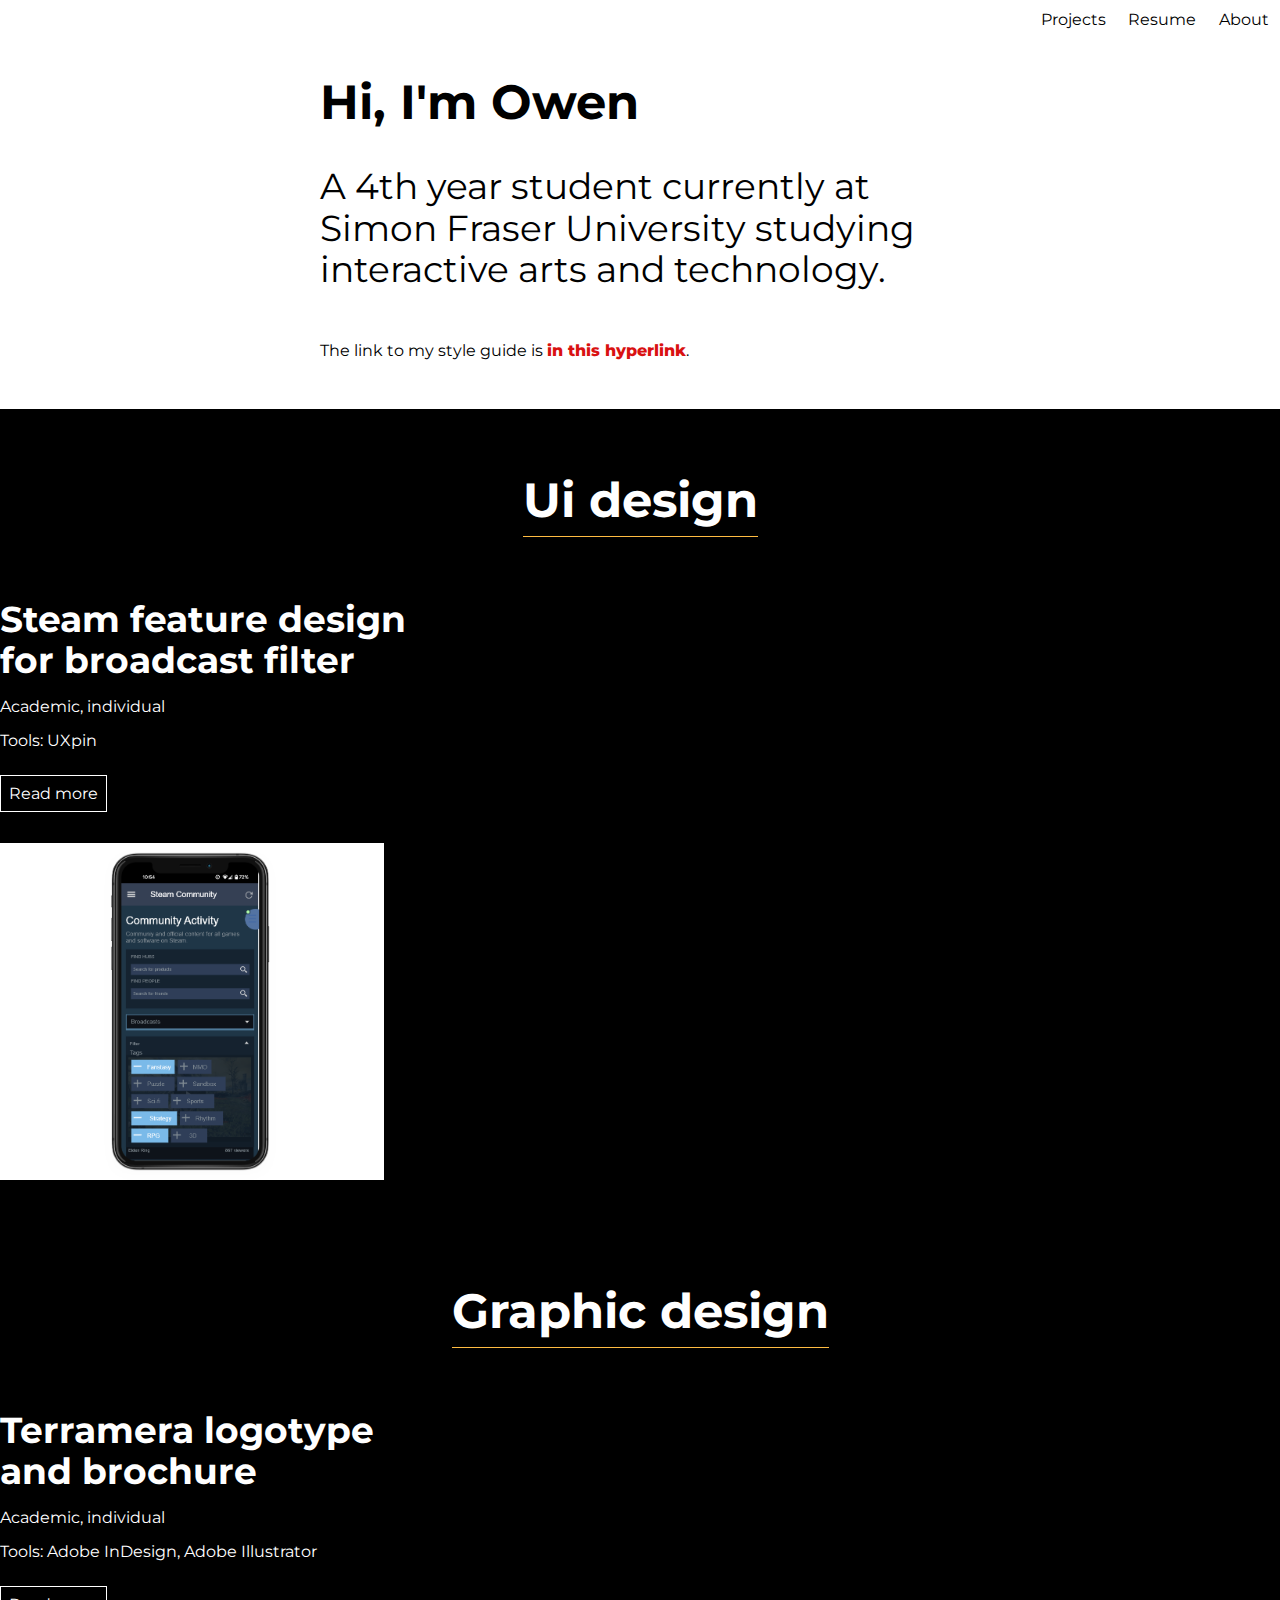
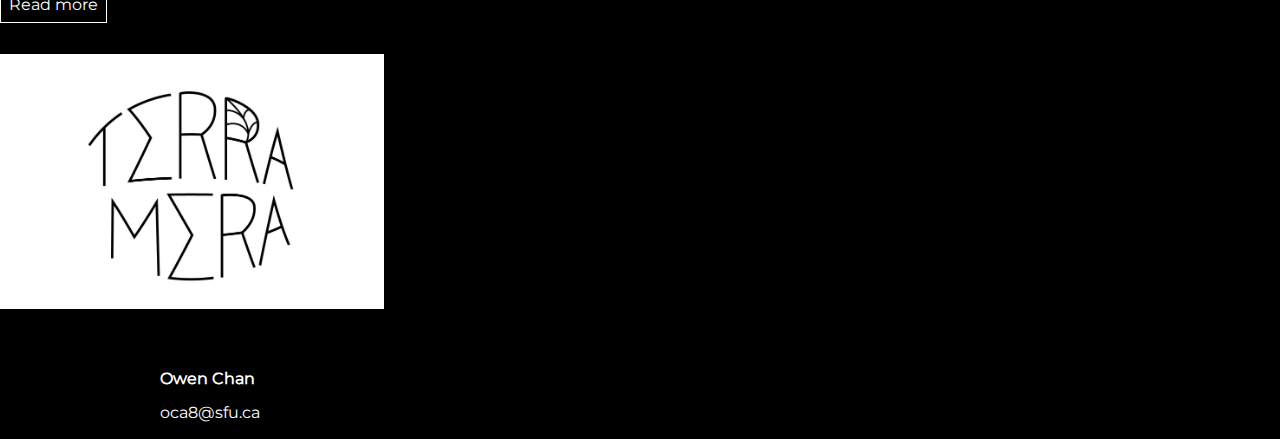
==== index.html @ f84729e2 "link" ====
<!doctype html>
<html lang="en">
	

	<head>

		<meta charset="utf-8">
		<meta name="viewport" content="width=device-width, initial-scale=1">

		<title>Portfolio</title>


		<link rel="stylesheet" href="normalize.css"> 
		<link rel="stylesheet" href="grid.css">
		<link rel="stylesheet" type = "text/css" href="main.css">
	
		

	</head>
	<body>
		<div class="topnav">
				
			<div class="topnav-right">
				<a href="index.html">Projects</a>
			 <a href="#resume">Resume</a>
			 <a href="about.html">About</a>
			</div>
		  </div>

		<header>
			<!-- <div class="topnav">
				
				<div class="topnav-right">
					<a href="index.html">Projects</a>
				 <a href="#resume">Resume</a>
				 <a href="about.html">About</a>
				</div>
			  </div> -->

		</header>



		<section class=" leftmarg, bio">

			
			<h1>Hi, I'm Owen </h1>

			<p class = maintext>
				A 4th year student currently at Simon Fraser University studying interactive arts and technology. 

			</p>

			<p>
				The link to my style guide is <a href="guide.html" class = "in-text">in this hyperlink</a>.
			</p>
		</section>

		<div class = "leftmarg bottomMarg projtitle"><h1 class = title>Ui design</h1></div>

		<div class = "homebox">
			<div class = "projtext">

				<h2 >Steam feature design <br>for broadcast filter</h2>
				<p>Academic, individual</p>
				<p>Tools: UXpin</p>
				<br>

				<div class = "readbutton">
					<a href="steam.html">Read more</a>

				</div>
			</div>
			

				<a href="steam.html" class = imglink><img src="img/steamfeature.png" alt="steam filter" width="100%" height="auto"></a>

		</div>

		<div class = "leftmarg bottomMarg projtitle"><h1 class = title>Graphic design</h1></div>
		

		<div class = "homebox">
			<div class = "projtext">
				
				<h2 >Terramera logotype <br>and brochure</h2>
				<p>Academic, individual</p>
				<p>Tools: Adobe InDesign, Adobe Illustrator</p>
				<br>
				<div class = "readbutton">
					<a href="terramera.html">Read more</a>

				</div>
			</div>
			
			<a href="terramera.html" class = imglink><img src="img/logotype 102.png" alt="terramera graphic design logotype"  width="100%" height="auto"></a>
			


		</div>
	
		

		<div class = footer>
			<h4>Owen Chan</h4>
			
			<p>oca8@sfu.ca</p>
		</div>
		

	</body>
</html>
---- grid.css ----
* {
	box-sizing: border-box;
}
---- main.css ----
body {
	font-family:'montserrat';
	color: black;
	background-color: #ffffff;
	margin:0;
}

@font-face{
	font-family: "montserrat";
	src: url("Fonts/Montserrat-Regular.ttf");

	
}

@font-face{
	font-family: "montserrat-B";
	src: url("Fonts/Montserrat-Bold.ttf");
}

@font-face{
	font-family: "montserrat-v";
	src: url("Fonts/Montserrat-VariableFont_wght.ttf");
}
  
h1 {
	font-family: 'montserrat-B';
	font-size: 3rem;
	margin-bottom: 0;
	
}



h2 {
	font-family: 'montserrat-B';
	font-size: 2.25rem;
	margin-bottom: 0;
	text-align: left;
}


h3 {
	font-family: 'montserrat';
	color: #C67000;
	font-size: 1.6rem;
	margin-bottom: 0;
}


p, ol, ul {
	font-family: 'montserrat';
	max-width: 40rem;
}

h4{
	font-family: 'montserrat';
	margin-bottom: 0;
}
img {
	height: auto; 
	max-width: 100%;
	
	
}

.border{
	border-width: 1px;
	border-style: solid;
	border-color: black; 
}


figure {
	margin: 0;
}


figcaption {
	font-style: italic;
}

.in-text{
	font-family: 'montserrat-v';
	font-weight: 800;
}
a {
	
	color: #D91111;
	transition-property: color;
	transition-duration: 0.5s;
	
	text-decoration: none;
}


a:hover, a:focus {
	color: rgb(50,0,0); 
	text-decoration: none;
}

.introduction{
	margin-left: 1em;
}

.projtext{
	width: 100%;
	
}

.leftmarg{
	/* margin-left: 5em; */
	text-align: center;
}


/* Add a black background color to the top navigation */
.topnav {
	
   
    background: rgba(76, 175, 80, 0);
    overflow: hidden;
}

div.sticky{
    position: sticky;
    top: 0.7em;
	
	float: right;
	font-family: 'montserrat';
	
}
/* Style the links inside the navigation bar */
.topnav a {
  float: left;
  color: black;
  text-align: center;
  padding: 0.7em;
  text-decoration: none;
  font-size: 1em;
  border-bottom-style: solid;
  border-bottom-color: #ffffff;
  border-bottom-width: 0.17rem;
  transition-property: border-bottom-color;
  transition-duration: 0.5s;
  
}

.readbutton a{
	background-color: black;
	color: #ffffff;
	text-decoration: none;
	margin-top: 1rem;
	
	padding: 0.5rem;
	border-style: solid;
	border-color: #ffffff;
	border-width: 0.1rem;
	transition-property: border-color, color;
	transition-duration: 0.5s;

}

.readbutton a:hover, .readbutton a:focus{
border-color: #D91111;
color: #D91111;
}

/* Change the color of links on hover */
.topnav a:hover {
  border-bottom-color: black;
  color: black;
  
}

.element{
	padding-bottom: 2rem;
	border-top-width: 0.15rem;
	border-top-style: solid;
	border-top-color: #FFBC42;
	/* background-color: rgb(28, 28, 28); */
	margin-left: 1rem;	
}


/* Right-aligned section inside the top navigation */
.topnav-right {
  float: right;
}

.bottomnav{
	background-color: black;
	height: 200px;
	text-align: center;
	text-decoration: none;
}

.bottomnav a{
	color: white;
}


.guidebox{
	display: flex;
	flex-wrap: wrap;
	margin-top: 1em;
	justify-content: space-evenly;
}

.homebox{
	background-color: black;
	display: flex;
	flex-wrap: wrap;
	
	justify-content: space-between;
	color: #ffffff;
	width: 100%;
	padding-inline: 10em;
	
}

.homeimg{
	margin-block: 2.5em;
	margin-right: 5em;
}

.imglink{
	display: flex;
	flex-wrap: wrap;
	justify-content: space-between;
	height: auto; 
	max-width: 30%;
	margin-block: 2.5em;
	margin-right: 5em;
}

.imgbox{
	display: flex;
	flex-wrap: wrap;
	flex-direction: row;
	justify-content: space-evenly;
	
}

.projimg{
	width: 20%;
	height: auto;
	
}

/* https://www.w3schools.com/howto/howto_css_arrows.asp */

.arrow {
	border: solid black;
	border-width: 0 3px 3px 0;
	display: inline-block;
	padding: 3px;
}

.right {
	transform: rotate(-45deg);
	-webkit-transform: rotate(-45deg);
}
  
.left {
	transform: rotate(135deg);
	-webkit-transform: rotate(135deg);
}
  
.up {
	transform: rotate(-135deg);
	-webkit-transform: rotate(-135deg);
}

.bottomMarg{
	/* margin-bottom: 2rem; */
	padding-block: 2rem;

}

.projtitle{
	background-color: black;
	color: #ffffff;
	
	
}

.title{
	display: inline-block;
	padding-bottom: 0.5rem;
	border-bottom-style: solid;
	border-bottom-color:#FFBC42 ;
	border-bottom-width: 0.1rem;
}


@media screen and (max-width: 1500px) {
	.homebox{
		padding-inline: 0em;
	}
  
  
}



@media screen and (max-width: 1040px){
	.imglink{
		max-width: 70%;
		margin-left: 7em;
	}

}

@media screen and (max-width: 580px){
	.imglink, .projtext{
		
		margin-left: 0em;
	}

}




.paraPadding{
	display: flex;
	flex-wrap: wrap;
	flex-direction: column;
	justify-content: center;
	align-content: center;
	padding: 5em;
	padding-top: 2em;
}

@media screen and (max-width: 995px){
	.paraPadding, .projtext{
		
		padding-left: 0em;
	}

}

.bio{
	display: flex;
	flex-wrap: wrap;
	flex-direction: column;
	justify-content: center;
	align-content: center;
	padding-bottom: 2em;
	
}

@media screen and (max-width:780px){
	.triple{
		width:40%;
	}

	
}
@media screen and (max-width:550px){
	.brochure{
		width:80%;
		margin-left: 0rem;
	}

	
}

.footer{
	background-color: black;
	display: flex;
	flex-wrap: wrap;
	flex-direction: column;
	
	
	color: #ffffff;
	height:20%;
	width: 100%;
	padding-inline: 10em;
	
}

.caption{
	display: flex;
	flex-direction: column;
}

.maintext{
	font-size: 2.25rem;
}
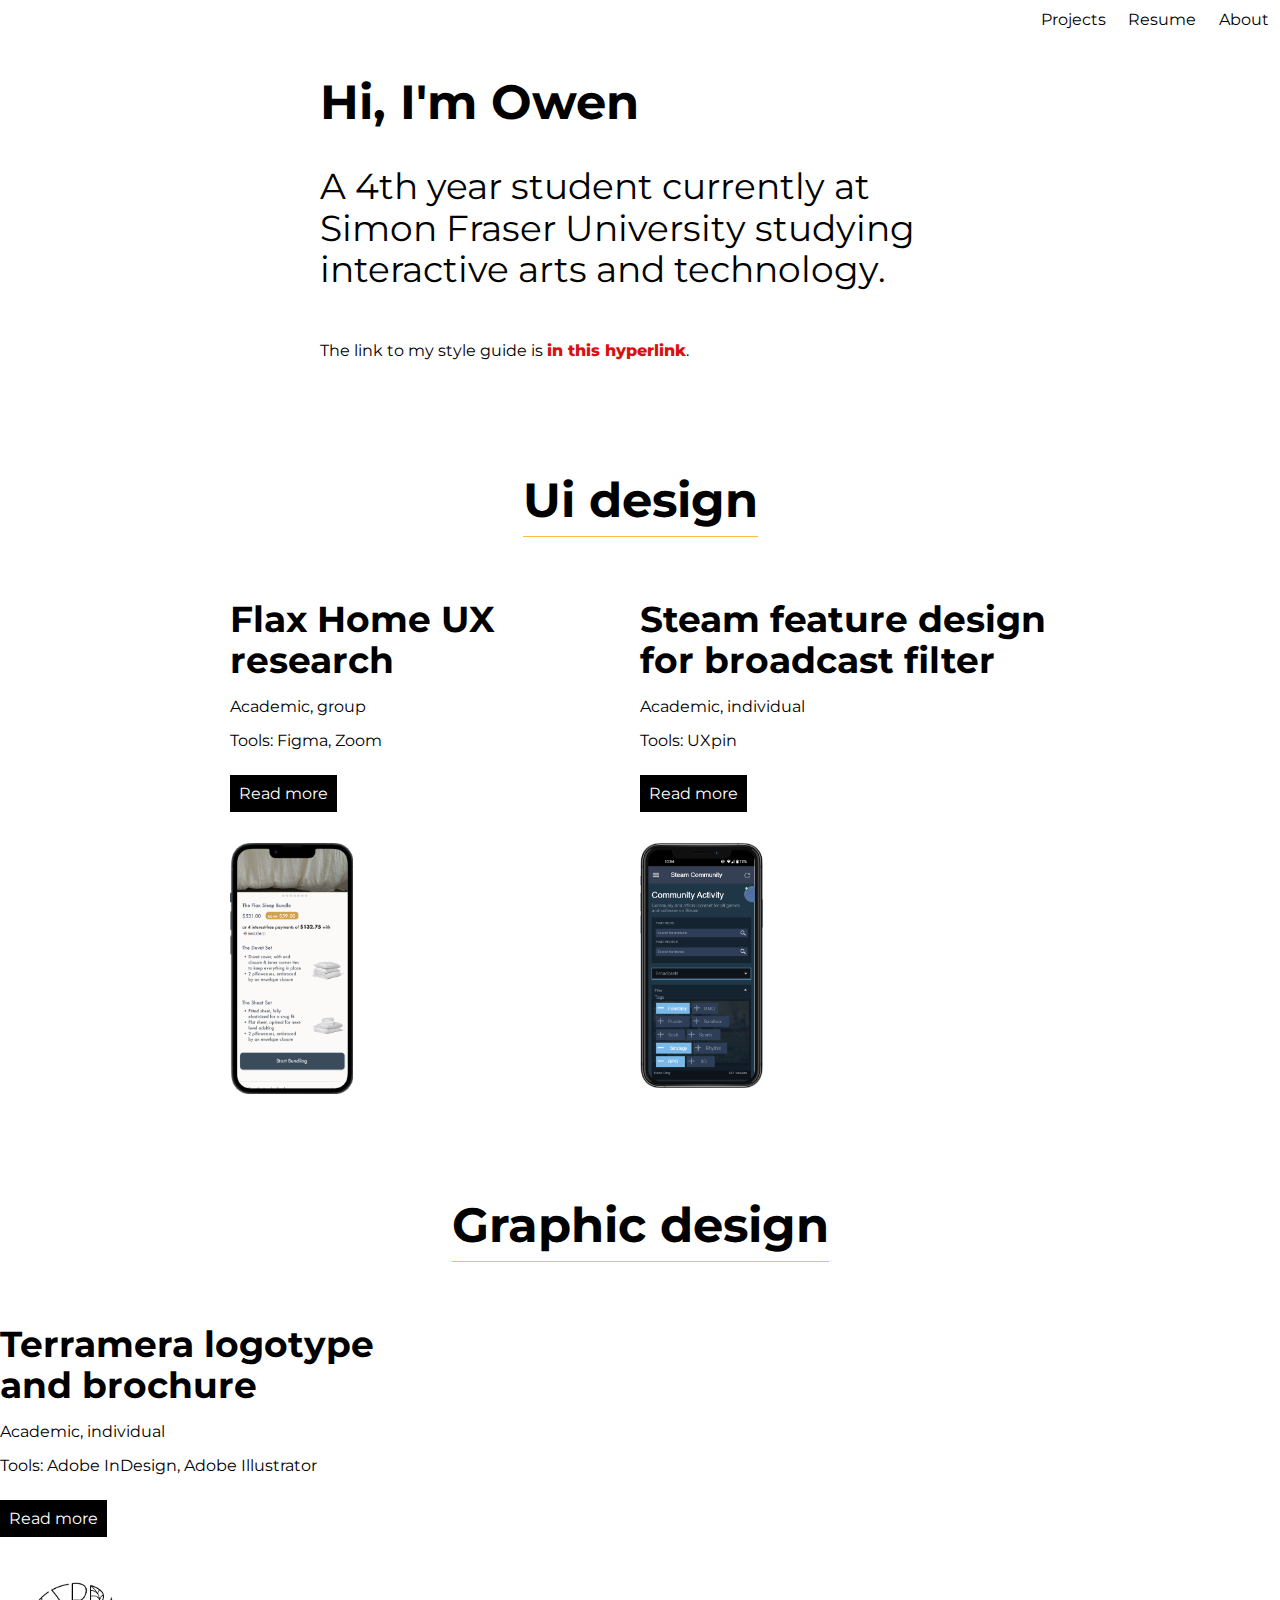
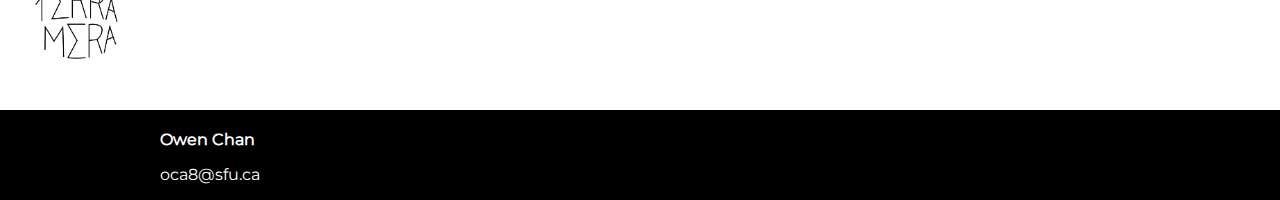
==== commit 255fad19: "flax ux and minor home page changes" ====
--- a/index.html
+++ b/index.html
@@ -13,6 +13,7 @@
 		<link rel="stylesheet" href="normalize.css"> 
 		<link rel="stylesheet" href="grid.css">
 		<link rel="stylesheet" type = "text/css" href="main.css">
+		<link rel="stylesheet" type = "text/css" href="styles.css">
 	
 		
 
@@ -58,6 +59,26 @@
 
 		<div class = "leftmarg bottomMarg projtitle"><h1 class = title>Ui design</h1></div>
 
+		<div class = homeContainer>
+		<div class = "homebox">
+			<div class = "projtext">
+
+				<h2 >Flax Home UX research</h2>
+				<p>Academic, group</p>
+				<p>Tools: Figma, Zoom</p>
+				<br>
+
+				<div class = "readbutton">
+					<a href="flaxUXresearch.html">Read more</a>
+
+				</div>
+			</div>
+			
+
+			<a href="flaxUXresearch.html" class = imglink><img src="img/flax ux/flaxflow2start.png" alt="flax mobile" width="100%" height="auto"></a>
+
+		</div>
+
 		<div class = "homebox">
 			<div class = "projtext">
 
@@ -71,11 +92,13 @@
 
 				</div>
 			</div>
-			
-
-				<a href="steam.html" class = imglink><img src="img/steamfeature.png" alt="steam filter" width="100%" height="auto"></a>
+		
+				<a href="steam.html" class = imglink><img src="img/steam/steamfeatureNew.png" alt="steam filter" width="100%" height="auto"></a>
 
 		</div>
+
+		</div>
+
 
 		<div class = "leftmarg bottomMarg projtitle"><h1 class = title>Graphic design</h1></div>
 		
--- a/main.css
+++ b/main.css
@@ -131,6 +131,7 @@
 }
 /* Style the links inside the navigation bar */
 .topnav a {
+	font-family: 'montserrat';
   float: left;
   color: black;
   text-align: center;
@@ -146,6 +147,7 @@
 }
 
 .readbutton a{
+	font-family: 'montserrat';
 	background-color: black;
 	color: #ffffff;
 	text-decoration: none;
@@ -153,16 +155,16 @@
 	
 	padding: 0.5rem;
 	border-style: solid;
-	border-color: #ffffff;
+	border-color: #000000;
 	border-width: 0.1rem;
-	transition-property: border-color, color;
+	transition-property: background-color, color;
 	transition-duration: 0.5s;
 
 }
 
 .readbutton a:hover, .readbutton a:focus{
-border-color: #D91111;
-color: #D91111;
+background-color: #ffffff;
+color: #000000;
 }
 
 /* Change the color of links on hover */
@@ -207,14 +209,14 @@
 }
 
 .homebox{
-	background-color: black;
+	background-color:white;
 	display: flex;
 	flex-wrap: wrap;
 	
 	justify-content: space-between;
-	color: #ffffff;
-	width: 100%;
-	padding-inline: 10em;
+	color: black;
+	max-width: 40%;
+	/* padding-inline: 10em; */
 	
 }
 
@@ -230,7 +232,7 @@
 	height: auto; 
 	max-width: 30%;
 	margin-block: 2.5em;
-	margin-right: 5em;
+	
 }
 
 .imgbox{
@@ -278,8 +280,8 @@
 }
 
 .projtitle{
-	background-color: black;
-	color: #ffffff;
+	background-color: white;
+	color: black;
 	
 	
 }
--- a/styles.css
+++ b/styles.css
@@ -0,0 +1,188 @@
+body {
+    font-family: Arial, sans-serif;
+    margin: 0;
+    padding: 0;
+    background-color: #fff;
+    color: #000;
+  }
+  
+/* header {
+  background-color: #000;
+  color: #fff;
+  padding: 20px 0;
+  text-align: center;
+} */
+
+main {
+  padding: 20px;
+}
+
+.project-gallery {
+  display: grid;
+  grid-template-columns: repeat(auto-fit, minmax(250px, 1fr));
+  grid-gap: 20px;
+}
+
+.project {
+  background-color: #fff;
+  padding: 20px;
+  transition: transform 0.5s ease-in-out;
+}
+
+.project img {
+  width: 100%;
+  height: 80%;
+  object-fit: contain;
+  /* height: auto; */
+}
+
+footer {
+  background-color: #000;
+  color: #fff;
+  text-align: center;
+  padding: 10px 0;
+}
+
+/* Media Queries */
+@media screen and (max-width: 768px) {
+  .project-gallery {
+    grid-template-columns: repeat(auto-fit, minmax(200px, 1fr));
+  }
+}
+
+/* Scroll Animations */
+.project {
+  opacity: 0;
+  transform: translateY(50px);
+}
+
+.project.animated {
+  opacity: 1;
+  transform: translateY(0);
+}
+
+
+.projectSection{
+	display: flex;
+	flex-wrap: wrap;
+  flex-direction: column;
+  align-items: center;
+  padding-top: 1vw;
+  margin-inline: 5%;
+  
+}
+
+.image{
+  display: flex;
+  flex-wrap: wrap;
+  flex-direction: row;
+  justify-content: center;
+  padding: 2em;
+}
+
+.singleImg{
+  width:30%;
+  padding: 1em;
+}
+.singleImg2{
+  width:100%;
+  padding-top: 1em;
+  
+  
+}
+
+.paragraph{
+  width: 100%;
+}
+
+.imgBox2{
+  max-width: 30%;
+  display: flex;
+  flex-wrap: wrap;
+  flex-direction: column;
+  align-items: center;
+  padding-inline: 1em;
+  
+  
+}
+
+.imgBox{
+  max-width: 100%;
+  display: flex;
+  flex-wrap: wrap;
+  flex-direction: column;
+  align-items: center;
+  padding-inline: 1em;
+  
+  
+}
+
+.imgContainer{
+  /* max-width: 80%; */
+  display: flex;
+  flex-wrap: wrap;
+  flex-direction: row;
+  align-items: center;
+  padding-inline: 20%;
+  justify-content: center;
+  padding-top: 1em;
+}
+
+.imgContainer2{
+  display: flex;
+  flex-wrap: wrap;
+  flex-direction: row;
+  align-items: flex-start;
+  padding-inline: 10%;
+  justify-content: center;
+  padding-top: 1em;
+}
+
+.imgBox3{
+  max-width: 20%;
+  display: flex;
+  flex-wrap: wrap;
+  flex-direction: column;
+  align-items: center;
+  padding-inline: 1em;
+  
+  
+}
+
+.homeContainer{
+  max-width: 100%;
+  display: flex;
+  flex-wrap: wrap;
+  flex-direction: row;
+  align-items: flex-start;
+  justify-content: center;
+  padding-inline: 10vw;
+
+
+}
+
+@media screen and (max-width:850px){
+	.imgBox2{
+		max-width:30%;
+    display: flex;
+    flex-wrap: wrap;
+    flex-direction: column;
+    align-items: center;
+    padding-inline: 1em;
+		
+	}
+
+  .imgContainer{
+    
+    display: flex;
+    flex-wrap: wrap;
+    flex-direction: row;
+    align-items: center;
+    padding-inline: 0%;
+    justify-content: center;
+    padding-top: 1em;
+  }
+
+	
+}
+
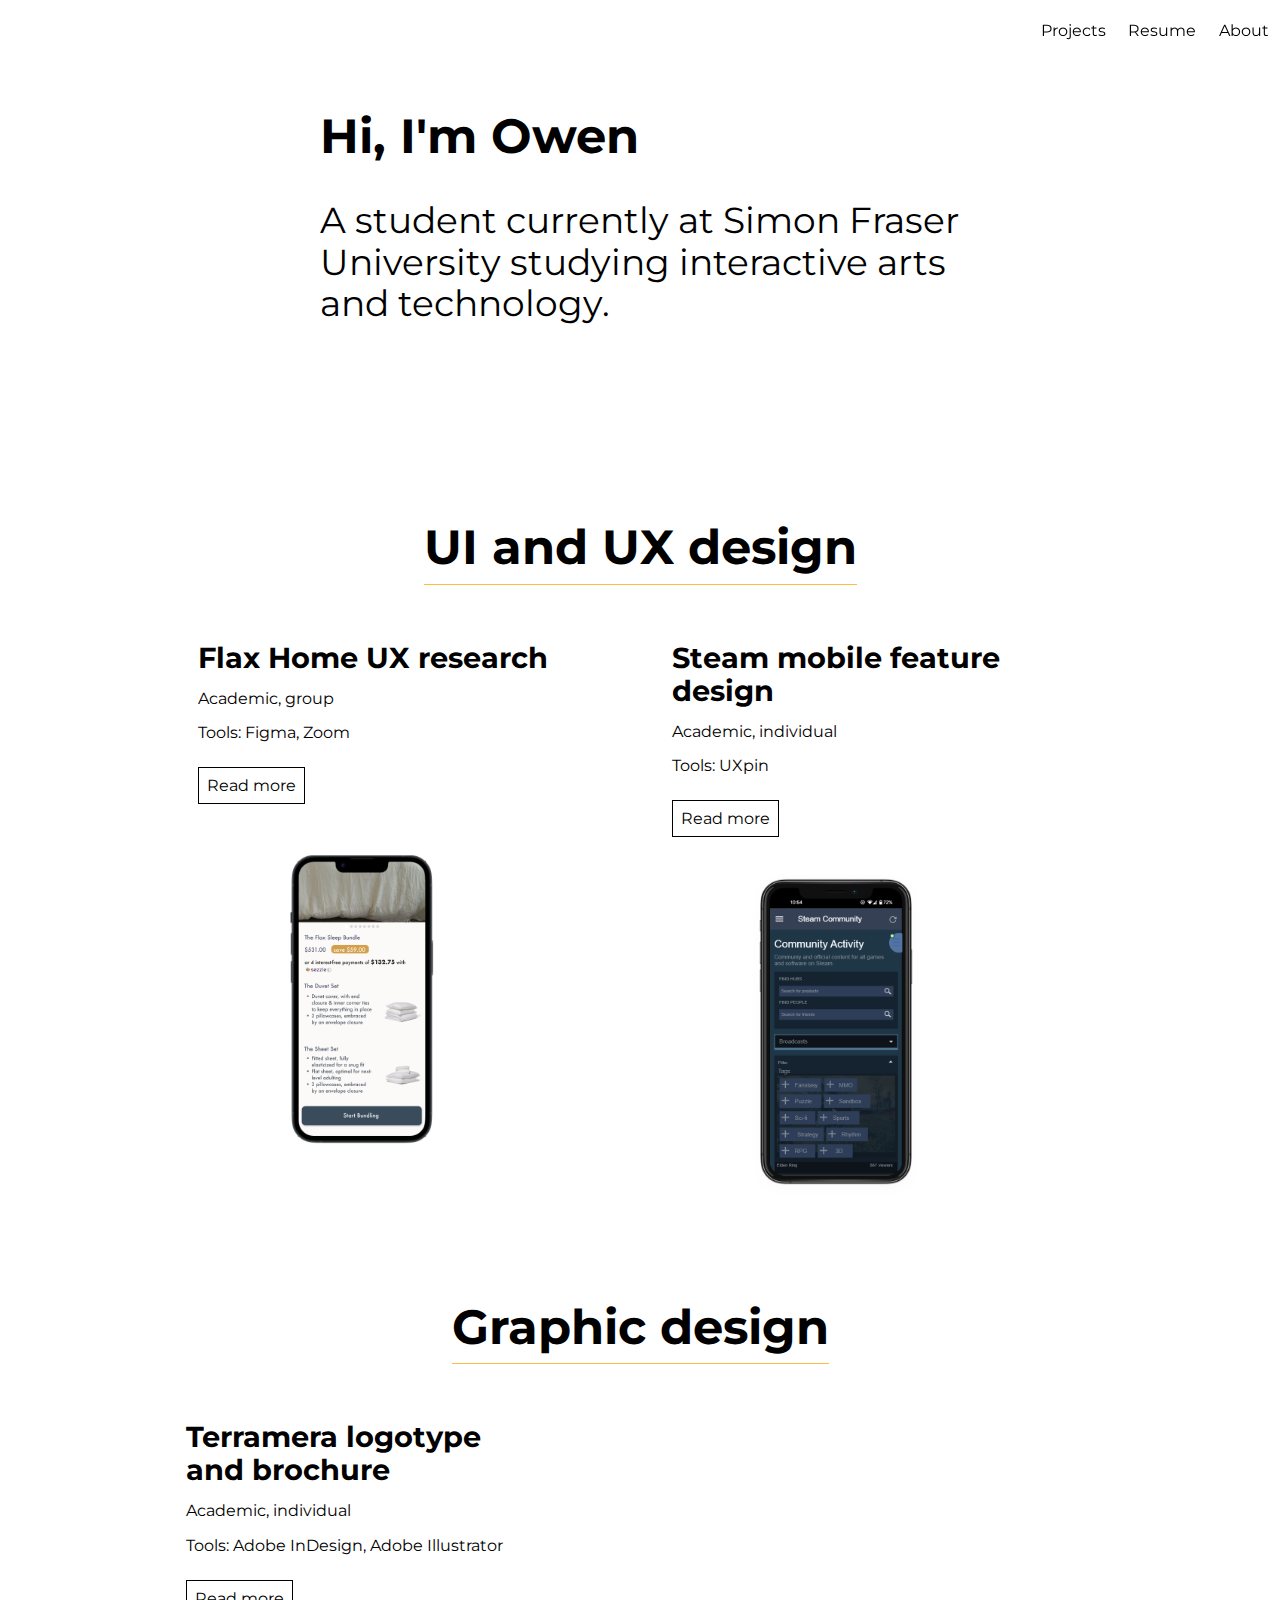
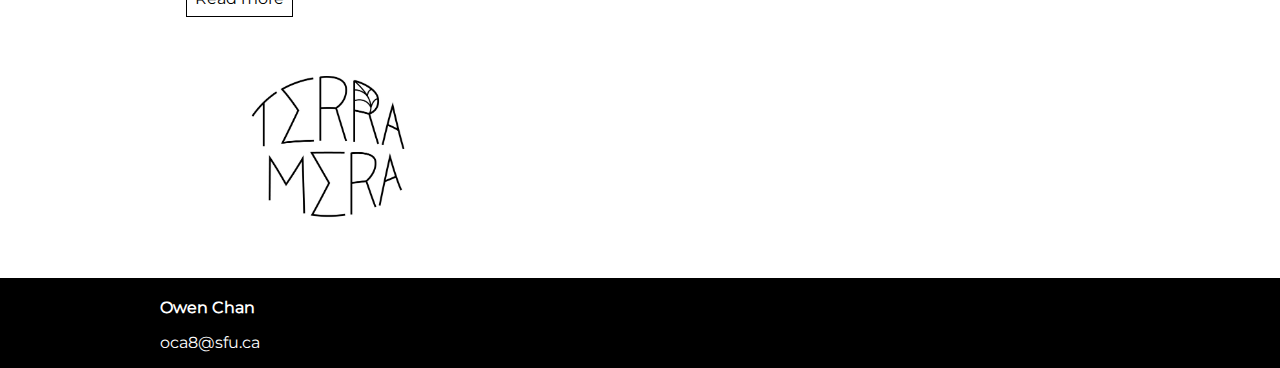
==== commit 4d53f320: "more changes and captions" ====
--- a/index.html
+++ b/index.html
@@ -19,45 +19,46 @@
 
 	</head>
 	<body>
-		<div class="topnav">
-				
-			<div class="topnav-right">
-				<a href="index.html">Projects</a>
-			 <a href="#resume">Resume</a>
-			 <a href="about.html">About</a>
-			</div>
-		  </div>
+		<div class="sticky">
+            <div class= "topnav">
+            <div class="topnav-right">
+                <a href="index.html">Projects</a>
+                <a href="#resume">Resume</a>
+                <a href="about.html">About</a>
+               </div>
+            </div>
+        </div>
 
 		<header>
-			<!-- <div class="topnav">
-				
-				<div class="topnav-right">
-					<a href="index.html">Projects</a>
-				 <a href="#resume">Resume</a>
-				 <a href="about.html">About</a>
-				</div>
-			  </div> -->
+			
 
 		</header>
+		    <!-- dummy section -->
+			<section class = "projectSection"> 
+				<p>
+				</p>
+				<p>
+				</p>
+			</section>
 
 
 
-		<section class=" leftmarg, bio">
+		<div class=" bio">
 
 			
 			<h1>Hi, I'm Owen </h1>
 
 			<p class = maintext>
-				A 4th year student currently at Simon Fraser University studying interactive arts and technology. 
+				A student currently at Simon Fraser University studying interactive arts and technology. 
 
 			</p>
 
-			<p>
+			<!-- <p>
 				The link to my style guide is <a href="guide.html" class = "in-text">in this hyperlink</a>.
-			</p>
-		</section>
+			</p> -->
+		</div>
 
-		<div class = "leftmarg bottomMarg projtitle"><h1 class = title>Ui design</h1></div>
+		<div class = "leftmarg bottomMarg projtitle"><h1 class = title>UI and UX design</h1></div>
 
 		<div class = homeContainer>
 		<div class = "homebox">
@@ -75,14 +76,14 @@
 			</div>
 			
 
-			<a href="flaxUXresearch.html" class = imglink><img src="img/flax ux/flaxflow2start.png" alt="flax mobile" width="100%" height="auto"></a>
+			<a href="flaxUXresearch.html" class = imglink><img src="img/flax ux/fullscreenProto.png" alt="flax mobile" width="100%" height="auto"></a>
 
 		</div>
 
 		<div class = "homebox">
 			<div class = "projtext">
 
-				<h2 >Steam feature design <br>for broadcast filter</h2>
+				<h2 >Steam mobile feature design </h2>
 				<p>Academic, individual</p>
 				<p>Tools: UXpin</p>
 				<br>
@@ -93,7 +94,7 @@
 				</div>
 			</div>
 		
-				<a href="steam.html" class = imglink><img src="img/steam/steamfeatureNew.png" alt="steam filter" width="100%" height="auto"></a>
+				<a href="steam.html" class = imglink><img src="img/steam/steamfeaturedesign (1).png" alt="steam filter" width="100%" height="auto"></a>
 
 		</div>
 
@@ -103,10 +104,10 @@
 		<div class = "leftmarg bottomMarg projtitle"><h1 class = title>Graphic design</h1></div>
 		
 
-		<div class = "homebox">
+		<div class = "homebox2">
 			<div class = "projtext">
 				
-				<h2 >Terramera logotype <br>and brochure</h2>
+				<h2 >Terramera logotype and brochure</h2>
 				<p>Academic, individual</p>
 				<p>Tools: Adobe InDesign, Adobe Illustrator</p>
 				<br>
--- a/main.css
+++ b/main.css
@@ -33,7 +33,7 @@
 
 h2 {
 	font-family: 'montserrat-B';
-	font-size: 2.25rem;
+	font-size: 1.8rem;
 	margin-bottom: 0;
 	text-align: left;
 }
@@ -42,7 +42,7 @@
 h3 {
 	font-family: 'montserrat';
 	color: #C67000;
-	font-size: 1.6rem;
+	font-size: 1.4rem;
 	margin-bottom: 0;
 }
 
@@ -148,23 +148,23 @@
 
 .readbutton a{
 	font-family: 'montserrat';
-	background-color: black;
-	color: #ffffff;
+	background-color: white;
+	color: black;
 	text-decoration: none;
 	margin-top: 1rem;
 	
 	padding: 0.5rem;
 	border-style: solid;
 	border-color: #000000;
-	border-width: 0.1rem;
+	border-width: 0.07rem;
 	transition-property: background-color, color;
 	transition-duration: 0.5s;
 
 }
 
 .readbutton a:hover, .readbutton a:focus{
-background-color: #ffffff;
-color: #000000;
+background-color: black;
+color: white;
 }
 
 /* Change the color of links on hover */
@@ -216,7 +216,20 @@
 	justify-content: space-between;
 	color: black;
 	max-width: 40%;
-	/* padding-inline: 10em; */
+	margin-inline: 2em;
+	
+}
+
+.homebox2{
+	background-color:white;
+	display: flex;
+	flex-wrap: wrap;
+	
+	justify-content: space-between;
+	color: black;
+	max-width: 40%;
+	margin-inline: 2em;
+	padding-left: 12vw;
 	
 }
 
@@ -230,7 +243,7 @@
 	flex-wrap: wrap;
 	justify-content: space-between;
 	height: auto; 
-	max-width: 30%;
+	max-width: 80%;
 	margin-block: 2.5em;
 	
 }
@@ -321,6 +334,13 @@
 
 }
 
+@media screen and (max-width: 800px){
+	.homebox{
+		
+		max-width: 80%;
+	}
+
+}
 
 
 
@@ -349,6 +369,8 @@
 	justify-content: center;
 	align-content: center;
 	padding-bottom: 2em;
+	font-size: 3rem;
+	
 	
 }
 
@@ -368,6 +390,14 @@
 	
 }
 
+@media screen and (max-width:700px){
+	.bio{
+		padding-inline: 2em;
+	}
+
+	
+
+}
 .footer{
 	background-color: black;
 	display: flex;
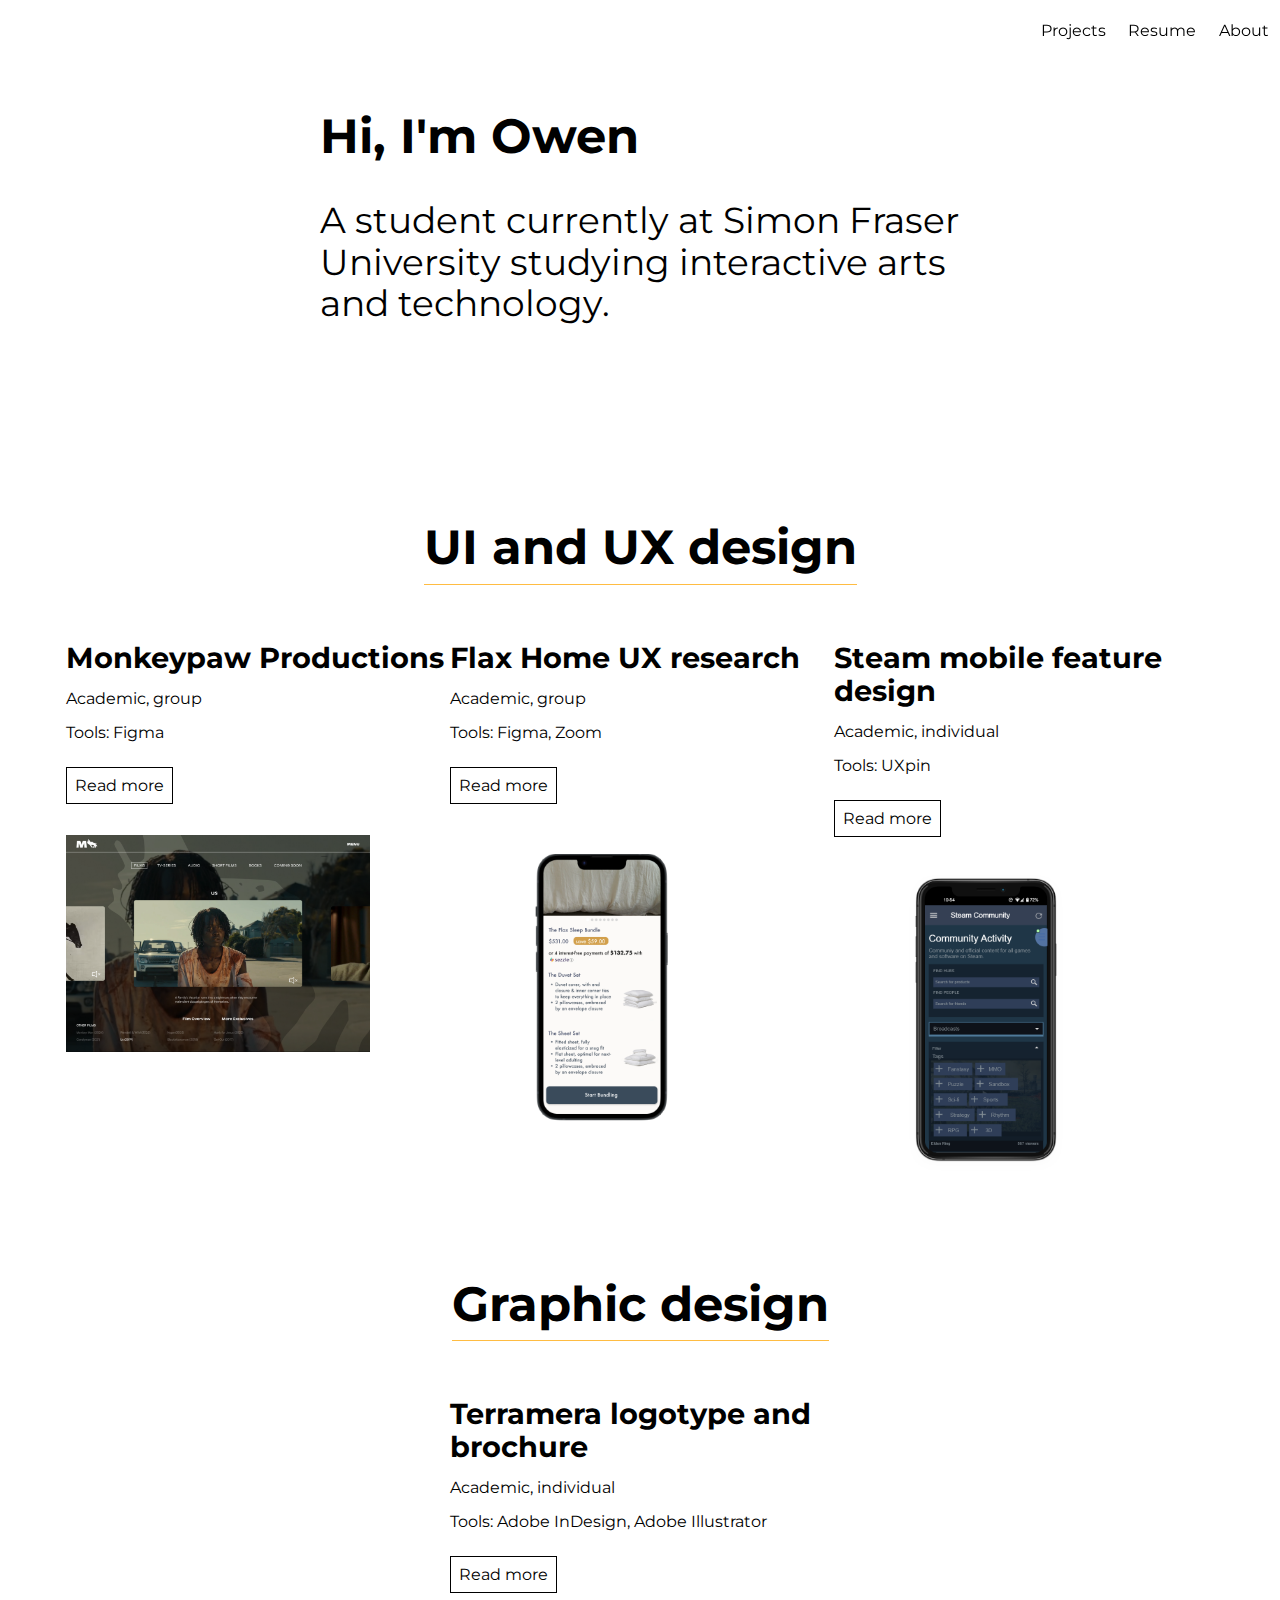
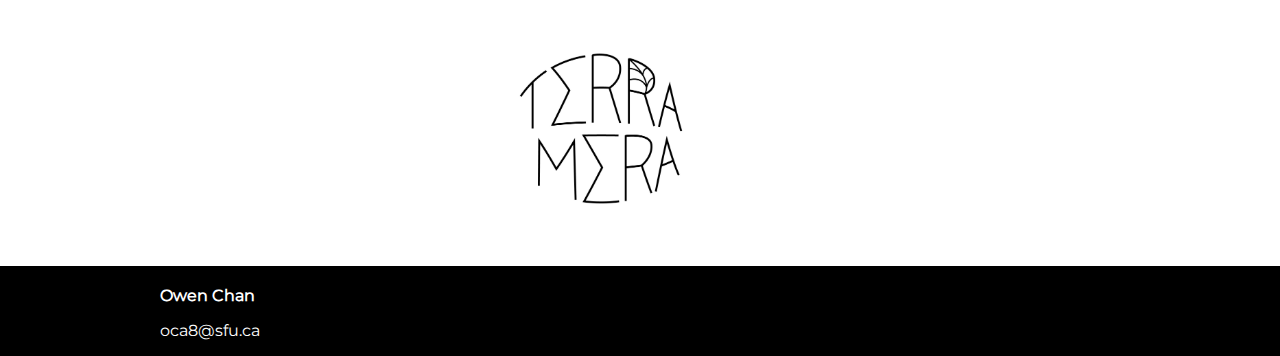
==== commit 5e2fe0c0: "new images, video and stuff" ====
--- a/index.html
+++ b/index.html
@@ -61,6 +61,25 @@
 		<div class = "leftmarg bottomMarg projtitle"><h1 class = title>UI and UX design</h1></div>
 
 		<div class = homeContainer>
+
+		<div class = "homebox">
+			<div class = "projtext">
+
+				<h2 >Monkeypaw Productions</h2>
+				<p>Academic, group</p>
+				<p>Tools: Figma</p>
+				<br>
+
+				<div class = "readbutton">
+					<a href="monkeypaw.html">Read more</a>
+
+				</div>
+			</div>
+			
+
+			<a href="monkeypaw.html" class = imglink><img src="img/monkeypaw/monkeypaw home.png" alt="monkeypaw homepage" width="100%" height="auto"></a>
+
+		</div>
 		<div class = "homebox">
 			<div class = "projtext">
 
@@ -103,24 +122,25 @@
 
 		<div class = "leftmarg bottomMarg projtitle"><h1 class = title>Graphic design</h1></div>
 		
+		<div class = homeContainer>
+			<div class = "homebox">
+				<div class = "projtext">
+					
+					<h2 >Terramera logotype and brochure</h2>
+					<p>Academic, individual</p>
+					<p>Tools: Adobe InDesign, Adobe Illustrator</p>
+					<br>
+					<div class = "readbutton">
+						<a href="terramera.html">Read more</a>
 
-		<div class = "homebox2">
-			<div class = "projtext">
+					</div>
+				</div>
 				
-				<h2 >Terramera logotype and brochure</h2>
-				<p>Academic, individual</p>
-				<p>Tools: Adobe InDesign, Adobe Illustrator</p>
-				<br>
-				<div class = "readbutton">
-					<a href="terramera.html">Read more</a>
-
-				</div>
-			</div>
-			
-			<a href="terramera.html" class = imglink><img src="img/logotype 102.png" alt="terramera graphic design logotype"  width="100%" height="auto"></a>
-			
+				<a href="terramera.html" class = imglink><img src="img/terramera/logotype 102.png" alt="terramera graphic design logotype"  width="100%" height="auto"></a>
+				
 
 
+			</div>
 		</div>
 	
 		
--- a/main.css
+++ b/main.css
@@ -140,7 +140,7 @@
   font-size: 1em;
   border-bottom-style: solid;
   border-bottom-color: #ffffff;
-  border-bottom-width: 0.17rem;
+  border-bottom-width: 0.07rem;
   transition-property: border-bottom-color;
   transition-duration: 0.5s;
   
@@ -208,6 +208,20 @@
 	justify-content: space-evenly;
 }
 
+.homeContainer{
+	max-width: 100%;
+	display: flex;
+	flex-wrap: wrap;
+	flex-direction: row;
+	align-items: flex-start;
+	
+	justify-content: space-around;
+	padding-inline: 5vw;
+	/* align-content:center ; */
+  
+  
+  }
+
 .homebox{
 	background-color:white;
 	display: flex;
@@ -215,8 +229,8 @@
 	
 	justify-content: space-between;
 	color: black;
-	max-width: 40%;
-	margin-inline: 2em;
+	max-width: 33%;
+	/* margin-inline: 1em; */
 	
 }
 
@@ -382,9 +396,9 @@
 	
 }
 @media screen and (max-width:550px){
-	.brochure{
-		width:80%;
-		margin-left: 0rem;
+	.imglink{
+		max-width:100%;
+		
 	}
 
 	
--- a/styles.css
+++ b/styles.css
@@ -107,14 +107,36 @@
 }
 
 .imgBox{
+  max-width: 80%;
+  display: flex;
+  flex-wrap: wrap;
+  flex-direction: column;
+  align-items: center;
+  padding-inline: 1em;
+  
+  
+}
+
+.bigImgBox{
   max-width: 100%;
   display: flex;
   flex-wrap: wrap;
   flex-direction: column;
   align-items: center;
-  padding-inline: 1em;
-  
-  
+  
+  
+  
+}
+
+.bigImgContainer{
+  
+  display: flex;
+  flex-wrap: wrap;
+  flex-direction: row;
+  align-items: center;
+  padding-inline: 10%;
+  justify-content: center;
+  padding-top: 1em;
 }
 
 .imgContainer{
@@ -149,16 +171,8 @@
   
 }
 
-.homeContainer{
-  max-width: 100%;
-  display: flex;
-  flex-wrap: wrap;
-  flex-direction: row;
-  align-items: flex-start;
-  justify-content: center;
-  padding-inline: 10vw;
-
-
+video{
+  max-width: 80%;
 }
 
 @media screen and (max-width:850px){
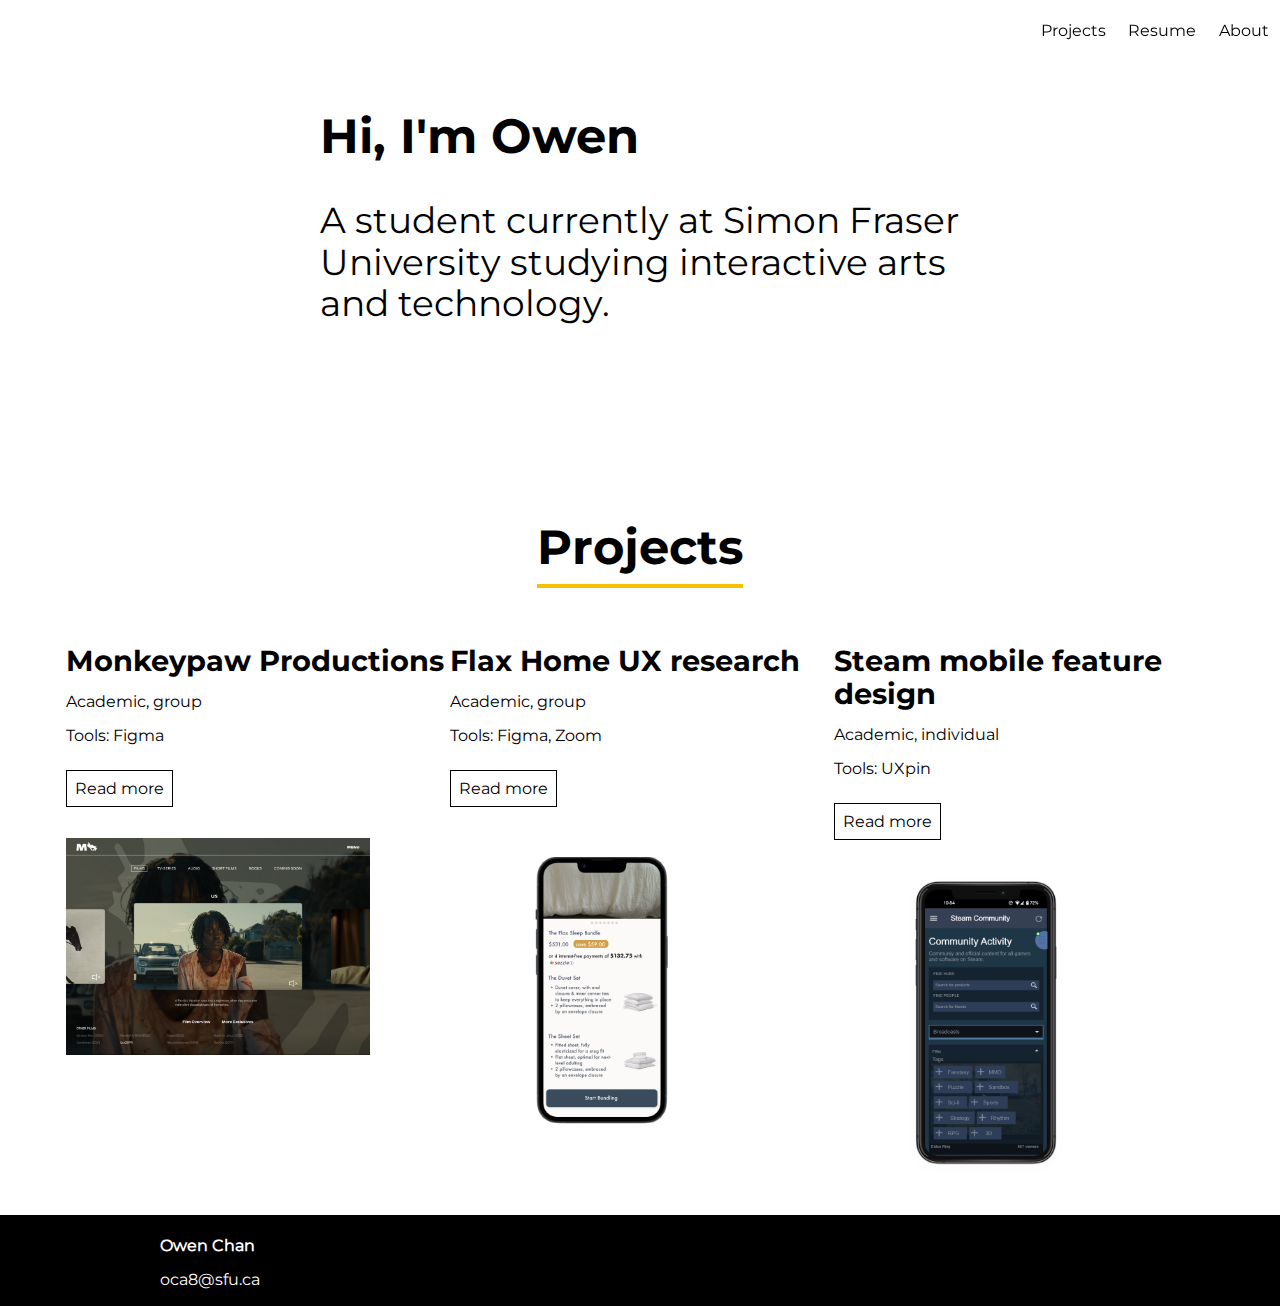
==== commit d69a280d: "yellow underline" ====
--- a/index.html
+++ b/index.html
@@ -58,7 +58,7 @@
 			</p> -->
 		</div>
 
-		<div class = "leftmarg bottomMarg projtitle"><h1 class = title>UI and UX design</h1></div>
+		<div class = "leftmarg bottomMarg projtitle"><h1 class = title>Projects</h1></div>
 
 		<div class = homeContainer>
 
@@ -120,7 +120,7 @@
 		</div>
 
 
-		<div class = "leftmarg bottomMarg projtitle"><h1 class = title>Graphic design</h1></div>
+		<!-- <div class = "leftmarg bottomMarg projtitle"><h1 class = title>Graphic design</h1></div>
 		
 		<div class = homeContainer>
 			<div class = "homebox">
@@ -141,7 +141,7 @@
 
 
 			</div>
-		</div>
+		</div> -->
 	
 		
 
--- a/main.css
+++ b/main.css
@@ -317,8 +317,8 @@
 	display: inline-block;
 	padding-bottom: 0.5rem;
 	border-bottom-style: solid;
-	border-bottom-color:#FFBC42 ;
-	border-bottom-width: 0.1rem;
+	border-bottom-color: #f5c000 ;
+	border-bottom-width: 0.3rem;
 }
 
 
--- a/styles.css
+++ b/styles.css
@@ -174,6 +174,8 @@
 video{
   max-width: 80%;
 }
+
+
 
 @media screen and (max-width:850px){
 	.imgBox2{
@@ -200,3 +202,37 @@
 	
 }
 
+
+.image-container {
+  text-align: center;
+  margin-top: 50px;
+}
+
+#thumbnail {
+  width:100%;
+  padding-top: 1em;
+  cursor:pointer;
+}
+
+.thumbnail:hover{
+  cursor:pointer;
+
+}
+.overlay {
+  display: none;
+  position: fixed;
+  top: 0;
+  left: 0;
+  width: 100%;
+  height: 100%;
+  background-color: rgba(0, 0, 0, 0.8);
+  justify-content: center;
+  align-items: center;
+
+  cursor:pointer;
+}
+
+.overlay img {
+  max-width: 90%;
+  max-height: 90%;
+}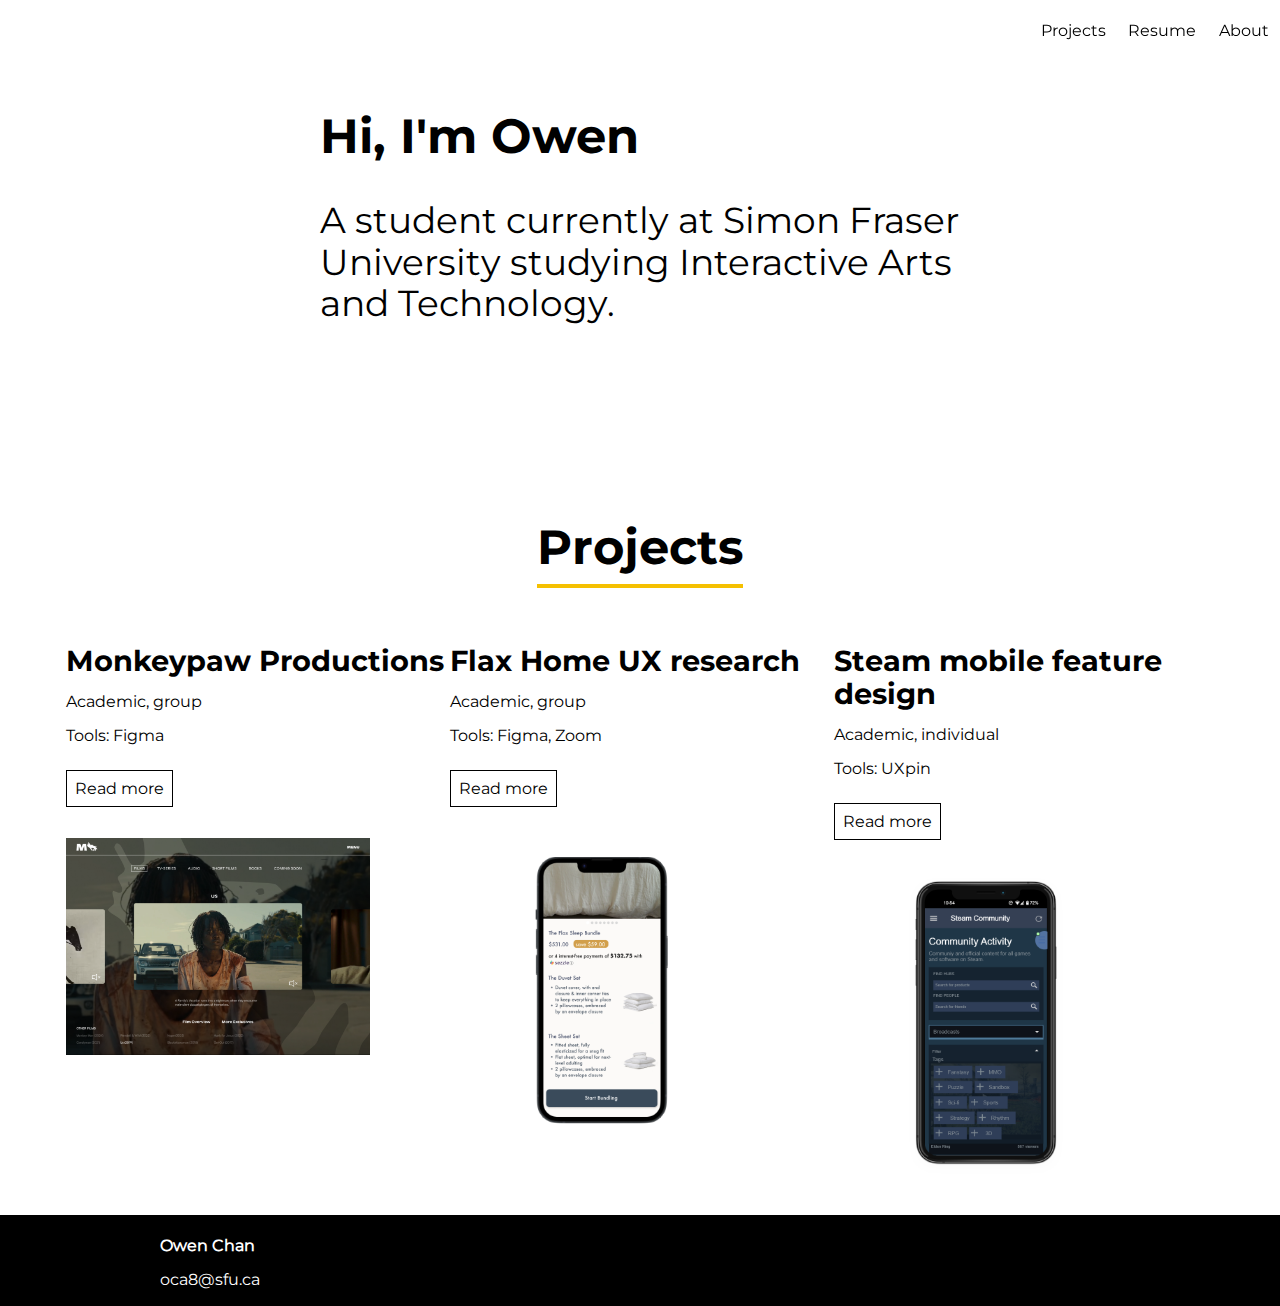
==== commit adab23f4: "text changes" ====
--- a/index.html
+++ b/index.html
@@ -23,7 +23,7 @@
             <div class= "topnav">
             <div class="topnav-right">
                 <a href="index.html">Projects</a>
-                <a href="#resume">Resume</a>
+                <a href="">Resume</a>
                 <a href="about.html">About</a>
                </div>
             </div>
@@ -49,7 +49,7 @@
 			<h1>Hi, I'm Owen </h1>
 
 			<p class = maintext>
-				A student currently at Simon Fraser University studying interactive arts and technology. 
+				A student currently at Simon Fraser University studying Interactive Arts and Technology. 
 
 			</p>
 
--- a/styles.css
+++ b/styles.css
@@ -171,6 +171,30 @@
   
 }
 
+.imgBox4{
+  max-width: 40%;
+  display: flex;
+  flex-wrap: wrap;
+  flex-direction: column;
+  align-items: flex-start;
+  
+  padding-inline: 1em;
+  
+  
+}
+
+
+.imgBox5{
+  max-width: 50%;
+  display: flex;
+  flex-wrap: wrap;
+  flex-direction: column;
+  align-items: flex-start;
+  
+  padding-inline: 1em;
+  
+  
+}
 video{
   max-width: 80%;
 }
